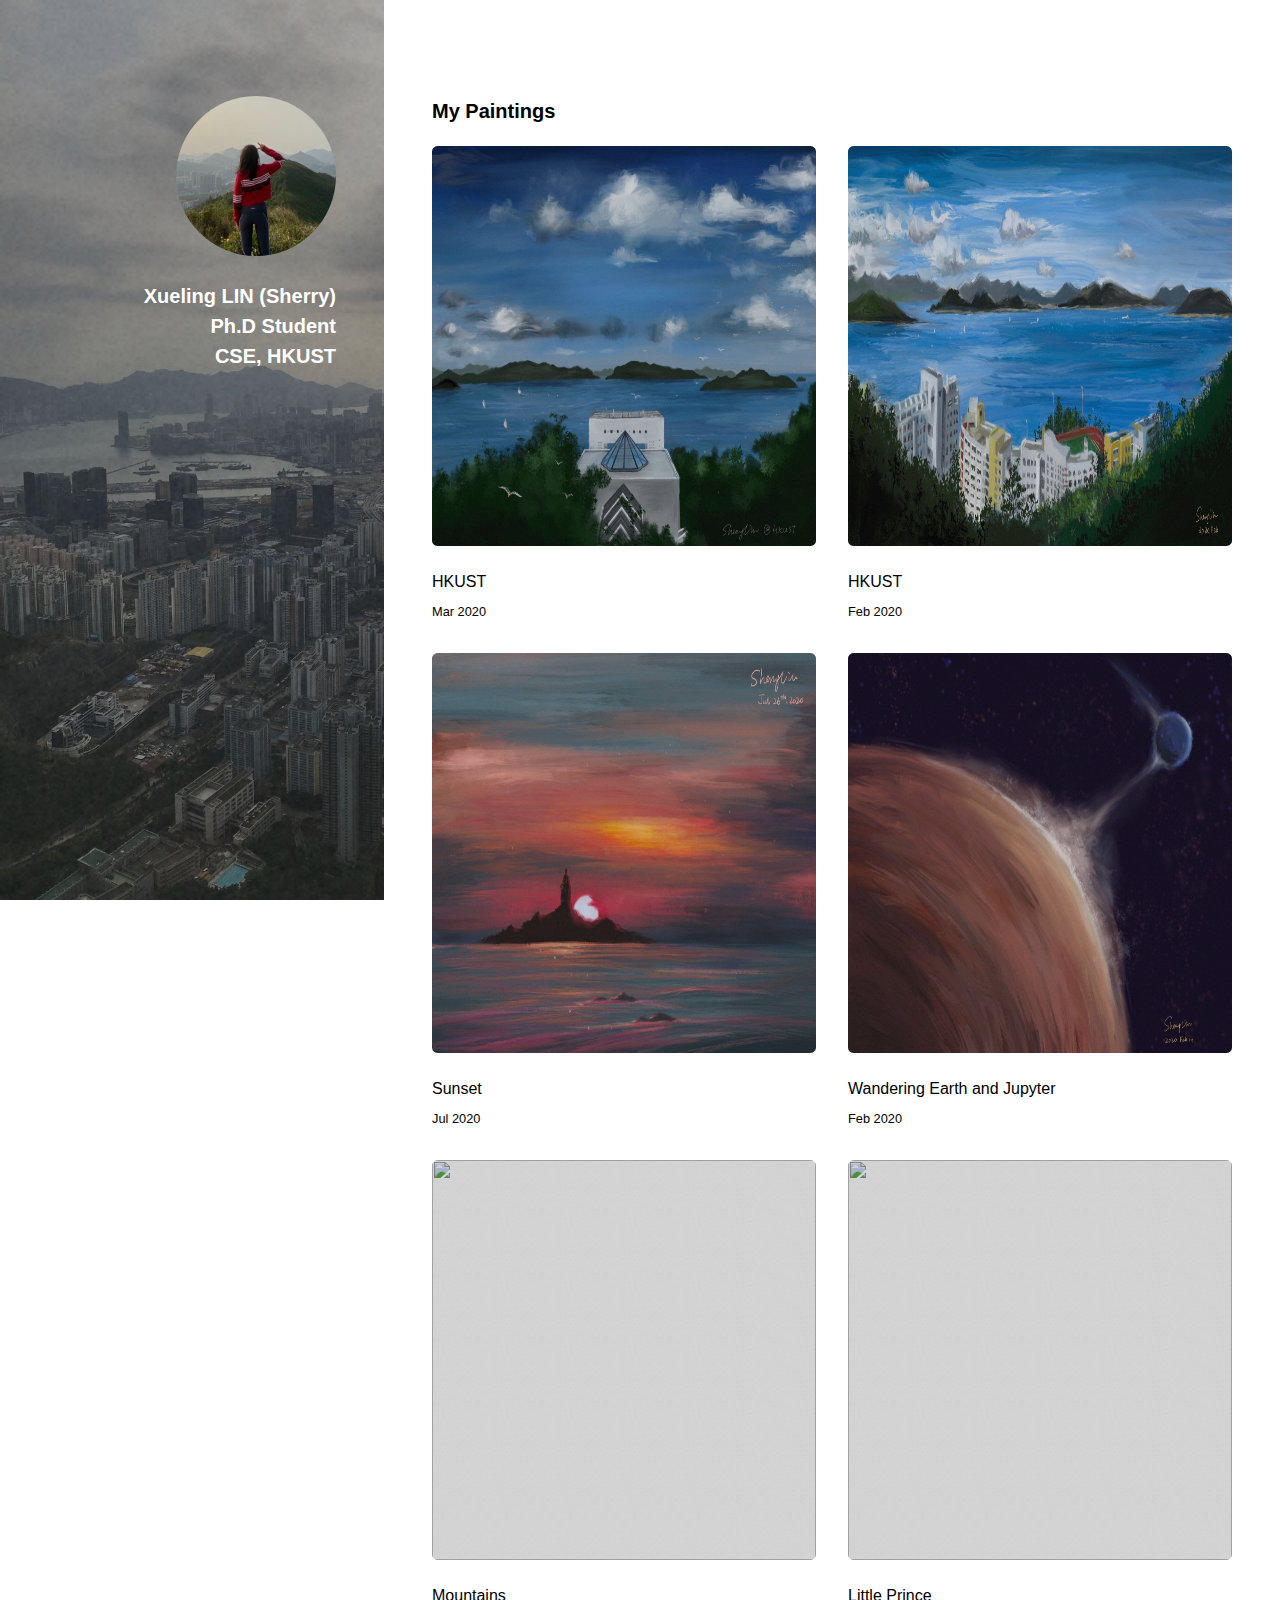
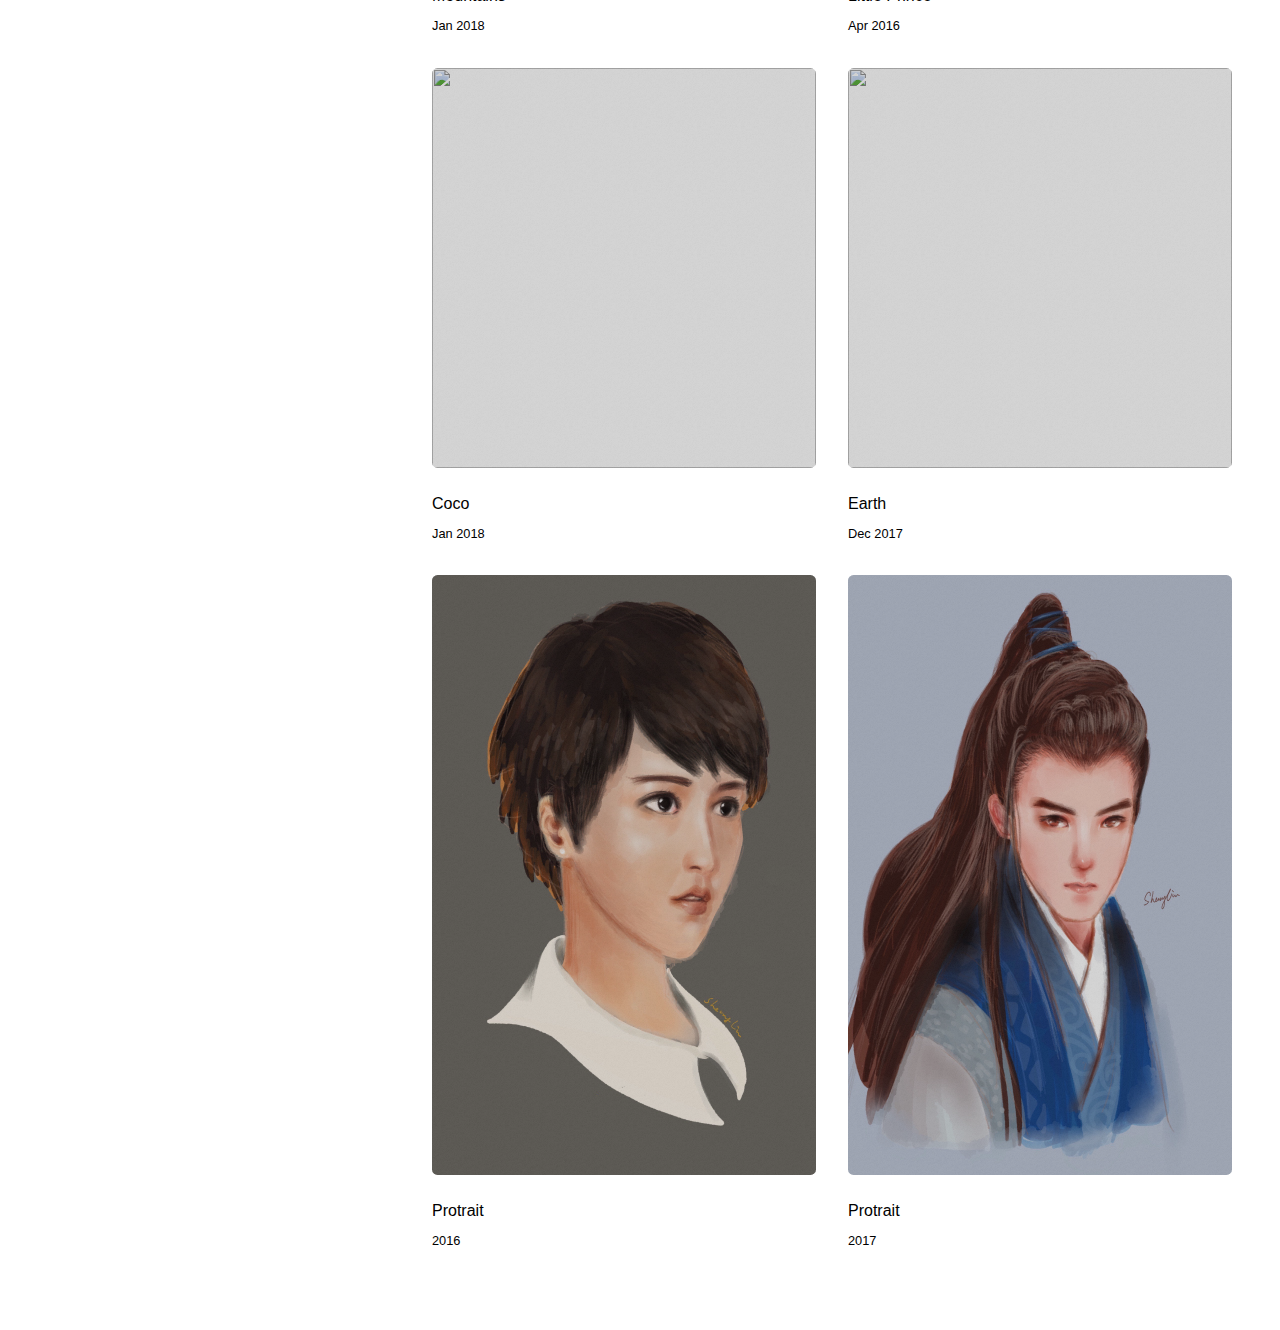
==== paintings.html @ ff62b0cd "rest" ====
<!DOCTYPE HTML>
<html>
	<head>
		<title>Xueling Lin | The Hong Kong University of Science and Technology | CSE | HKUST</title>
		<meta http-equiv="content-type" content="text/html; charset=utf-8" />
		<meta name="description" content="" />
		<meta name="keywords" content="" />
		<!--[if lte IE 8]><script src="css/ie/html5shiv.js"></script><![endif]-->
		<script src="js/jquery.min.js"></script>
		<script src="js/jquery.poptrox.min.js"></script>
		<script src="js/skel.min.js"></script>
		<script src="js/init.js"></script>
		<noscript>
			<link rel="stylesheet" href="css/skel.css" />
			<link rel="stylesheet" href="css/style.css" />
			<link rel="stylesheet" href="css/style-xlarge.css" />
		</noscript>
		<!--[if lte IE 8]><link rel="stylesheet" href="css/ie/v8.css" /><![endif]-->
	</head>
	<body id="top">

		<!-- Header -->
			<header id="header">
				<a href="#" class="image avatar"><img src="images/sherry4.jpg" alt="" /></a>
				<h1><strong>Xueling LIN (Sherry)</strong></h1>
				<h1><strong>Ph.D Student</strong></h1>
				<h1><strong>CSE, HKUST</strong></h1>
			</header>

		<!-- Main -->
			<div id="main">


                    
					<!-- Personal Life -->
					<section id="painting">
						<header class="major">
							<h3><strong>My Paintings</strong></h3>
						</header>


						<div class="row">
							
							<article class="6u 12u$(3) work-item">
								<a href="images/painting/hkust2.jpeg" class="image fit thumb"><img src="images/painting/hkust2.jpeg"  height="400" alt="" /></a>
								<h3>HKUST</h3>
								<p>Mar 2020</p>
							</article>

							<article class="6u 12u$(3) work-item">
								<a href="images/painting/hkust.jpeg" class="image fit thumb"><img src="images/painting/hkust.jpeg"  height="400" alt="" /></a>
								<h3>HKUST</h3>
								<p>Feb 2020</p>
							</article>

							<article class="6u 12u$(3) work-item">
								<a href="images/painting/sunset.jpeg" class="image fit thumb"><img src="images/painting/sunset.jpeg"  height="400" alt="" /></a>
								<h3>Sunset</h3>
								<p>Jul 2020</p>
							</article>

							<article class="6u 12u$(3) work-item">
								<a href="images/painting/jupyter.jpeg" class="image fit thumb"><img src="images/painting/jupyter.jpeg"  height="400" alt="" /></a>
								<h3>Wandering Earth and Jupyter</h3>
								<p>Feb 2020</p>
							</article>


							<article class="6u 12u$(3) work-item">
								<a href="images/painting/4.jpg" class="image fit thumb"><img src="images/painting/4.jpg" height="400" alt="" /></a>
								<h3>Mountains</h3>
								<p>Jan 2018</p>
							</article>
							<article class="6u 12u$(3) work-item">
								<a href="images/painting/1.jpg" class="image fit thumb"><img src="images/painting/1.jpg" height="400" alt="" /></a>
								<h3>Little Prince</h3>
								<p>Apr 2016</p>
							</article>
							<article class="6u 12u$(3) work-item">
								<a href="images/painting/5.jpg" class="image fit thumb"><img src="images/painting/5.jpg" height="400" alt="" /></a>
								<h3>Coco</h3>
								<p>Jan 2018</p>
							</article>
							<article class="6u 12u$(3) work-item">
								<a href="images/painting/6.jpg" class="image fit thumb"><img src="images/painting/6.jpg" height="400" alt="" /></a>
								<h3>Earth</h3>
								<p>Dec 2017</p>
							</article>

							<article class="6u 12u$(3) work-item">
								<a href="images/painting/2.jpg" class="image fit thumb"><img src="images/painting/2.jpg" height="600" alt="" /></a>
								<h3>Protrait</h3>
								<p>2016</p>
							</article>
							<article class="6u 12u$(3) work-item">
								<a href="images/painting/3.jpg" class="image fit thumb"><img src="images/painting/3.jpg" height="600" alt="" /></a>
								<h3>Protrait</h3>
								<p>2017</p>
							</article>
						</div>
					</section>


				

			</div>
			
		

	</body>
</html>
---- css/skel.css ----
/* Resets (http://meyerweb.com/eric/tools/css/reset/ | v2.0 | 20110126 | License: none (public domain)) */

	html,body,div,span,applet,object,iframe,h1,h2,h3,h4,h5,h6,p,blockquote,pre,a,abbr,acronym,address,big,cite,code,del,dfn,em,img,ins,kbd,q,s,samp,small,strike,strong,sub,sup,tt,var,b,u,i,center,dl,dt,dd,ol,ul,li,fieldset,form,label,legend,table,caption,tbody,tfoot,thead,tr,th,td,article,aside,canvas,details,embed,figure,figcaption,footer,header,hgroup,menu,nav,output,ruby,section,summary,time,mark,audio,video{margin:0;padding:0;border:0;font-size:100%;font:inherit;vertical-align:baseline;}article,aside,details,figcaption,figure,footer,header,hgroup,menu,nav,section{display:block;}body{line-height:1;}ol,ul{list-style:none;}blockquote,q{quotes:none;}blockquote:before,blockquote:after,q:before,q:after{content:'';content:none;}table{border-collapse:collapse;border-spacing:0;}body{-webkit-text-size-adjust:none}

/* Box Model */

	*, *:before, *:after {
		-moz-box-sizing: border-box;
		-webkit-box-sizing: border-box;
		box-sizing: border-box;
	}

/* Container */

	.container {
		margin-left: auto;
		margin-right: auto;
		
		/* width: (containers) */
		width: 100%;
	}

	/* Modifiers */

		/* 125% */
			.container.\31 25\25 {
				width: 100%;
				
				/* max-width: (containers * 1.25) */
				max-width: 125%;

				/* min-width: (containers) */
				min-width: 100%;
			}

		/* 75% */
			.container.\37 5\25 {
				
				/* width: (containers * 0.75) */
				width: 75%;

			}

		/* 50% */
			.container.\35 0\25 {
				
				/* width: (containers * 0.50) */
				width: 50%;

			}

		/* 25% */
			.container.\32 5\25 {
				
				/* width: (containers * 0.25) */
				width: 25%;

			}

/* Grid */

	.row {
		border-bottom: solid 1px transparent;
	}

	.row > * {
		float: left;
	}
	
	.row:after, .row:before {
		content: '';
		display: block;
		clear: both;
		height: 0;
	}
	
	.row.uniform > * > :first-child {
		margin-top: 0;
	}
	
	.row.uniform > * > :last-child {
		margin-bottom: 0;
	}

	/* Gutters */

		/* Normal */
		
			.row > * {
				/* padding: (gutters.horizontal) 0 0 (gutters.vertical) */
				padding: 0 0 0 2.5em;
			}

			.row {
				/* margin: -(gutters.horizontal) 0 -1px -(gutters.vertical) */
				margin: 0 0 -1px -2.5em;
			}
			
			.row.uniform > * {
				/* padding: (gutters.vertical) 0 0 (gutters.vertical) */
				padding: 2.5em 0 0 2.5em;
			}

			.row.uniform {
				/* margin: -(gutters.vertical) 0 -1px -(gutters.vertical) */
				margin: -2.5em 0 -1px -2.5em;
			}
			
		/* 200% */
		
			.row.\32 00\25 > * {
				/* padding: (gutters.horizontal) 0 0 (gutters.vertical) */
				padding: 0 0 0 5em;
			}

			.row.\32 00\25 {
				/* margin: -(gutters.horizontal) 0 -1px -(gutters.vertical) */
				margin: 0 0 -1px -5em;
			}

			.row.uniform.\32 00\25 > * {
				/* padding: (gutters.vertical) 0 0 (gutters.vertical) */
				padding: 5em 0 0 5em;
			}

			.row.uniform.\32 00\25 {
				/* margin: -(gutters.vertical) 0 -1px -(gutters.vertical) */
				margin: -5em 0 -1px -5em;
			}

		/* 150% */
		
			.row.\31 50\25 > * {
				/* padding: (gutters.horizontal) 0 0 (gutters.vertical) */
				padding: 0 0 0 3.75em;
			}

			.row.\31 50\25 {
				/* margin: -(gutters.horizontal) 0 -1px -(gutters.vertical) */
				margin: 0 0 -1px -3.75em;
			}

			.row.uniform.\31 50\25 > * {
				/* padding: (gutters.vertical) 0 0 (gutters.vertical) */
				padding: 3.75em 0 0 3.75em;
			}

			.row.uniform.\31 50\25 {
				/* margin: -(gutters.vertical) 0 -1px -(gutters.vertical) */
				margin: -3.75em 0 -1px -3.75em;
			}

		/* 50% */
		
			.row.\35 0\25 > * {
				/* padding: (gutters.horizontal) 0 0 (gutters.vertical) */
				padding: 0 0 0 1.25em;
			}

			.row.\35 0\25 {
				/* margin: -(gutters.horizontal) 0 -1px -(gutters.vertical) */
				margin: 0 0 -1px -1.25em;
			}

			.row.uniform.\35 0\25 > * {
				/* padding: (gutters.vertical) 0 0 (gutters.vertical) */
				padding: 1.25em 0 0 1.25em;
			}

			.row.uniform.\35 0\25 {
				/* margin: -(gutters.vertical) 0 -1px -(gutters.vertical) */
				margin: -1.25em 0 -1px -1.25em;
			}

		/* 25% */
		
			.row.\32 5\25 > * {
				/* padding: (gutters.horizontal) 0 0 (gutters.vertical) */
				padding: 0 0 0 0.625em;
			}

			.row.\32 5\25 {
				/* margin: -(gutters.horizontal) 0 -1px -(gutters.vertical) */
				margin: 0 0 -1px -0.625em;
			}

			.row.uniform.\32 5\25 > * {
				/* padding: (gutters.vertical) 0 0 (gutters.vertical) */
				padding: 0.625em 0 0 0.625em;
			}

			.row.uniform.\32 5\25 {
				/* margin: -(gutters.vertical) 0 -1px -(gutters.vertical) */
				margin: -0.625em 0 -1px -0.625em;
			}

		/* 0% */
		
			.row.\30 \25 > * {
				padding: 0;
			}

			.row.\30 \25 {
				margin: 0 0 -1px 0;
			}

	/* Cells */

		.\31 2u, .\31 2u\24, .\31 2u\28 1\29, .\31 2u\24\28 1\29 { width: 100%; clear: none; }
		.\31 1u, .\31 1u\24, .\31 1u\28 1\29, .\31 1u\24\28 1\29 { width: 91.6666666667%; clear: none; }
		.\31 0u, .\31 0u\24, .\31 0u\28 1\29, .\31 0u\24\28 1\29 { width: 83.3333333333%; clear: none; }
		.\39 u, .\39 u\24, .\39 u\28 1\29, .\39 u\24\28 1\29 { width: 75%; clear: none; }
		.\38 u, .\38 u\24, .\38 u\28 1\29, .\38 u\24\28 1\29 { width: 66.6666666667%; clear: none; }
		.\37 u, .\37 u\24, .\37 u\28 1\29, .\37 u\24\28 1\29 { width: 58.3333333333%; clear: none; }
		.\36 u, .\36 u\24, .\36 u\28 1\29, .\36 u\24\28 1\29 { width: 50%; clear: none; }
		.\35 u, .\35 u\24, .\35 u\28 1\29, .\35 u\24\28 1\29 { width: 41.6666666667%; clear: none; }
		.\34 u, .\34 u\24, .\34 u\28 1\29, .\34 u\24\28 1\29 { width: 33.3333333333%; clear: none; }
		.\33 u, .\33 u\24, .\33 u\28 1\29, .\33 u\24\28 1\29 { width: 25%; clear: none; }
		.\32 u, .\32 u\24, .\32 u\28 1\29, .\32 u\24\28 1\29 { width: 16.6666666667%; clear: none; }
		.\31 u, .\31 u\24, .\31 u\28 1\29, .\31 u\24\28 1\29 { width: 8.3333333333%; clear: none; }

		.\31 2u\24 + *, .\31 2u\24\28 1\29 + *,
		.\31 1u\24 + *, .\31 1u\24\28 1\29 + *,
		.\31 0u\24 + *, .\31 0u\24\28 1\29 + *,
		.\39 u\24 + *, .\39 u\24\28 1\29 + *,
		.\38 u\24 + *, .\38 u\24\28 1\29 + *,
		.\37 u\24 + *, .\37 u\24\28 1\29 + *,
		.\36 u\24 + *, .\36 u\24\28 1\29 + *,
		.\35 u\24 + *, .\35 u\24\28 1\29 + *,
		.\34 u\24 + *, .\34 u\24\28 1\29 + *,
		.\33 u\24 + *, .\33 u\24\28 1\29 + *,
		.\32 u\24 + *, .\32 u\24\28 1\29 + *,
		.\31 u\24  + *,  .\31 u\24\28 1\29 + * {
			clear: left;
		}
			
		.\-11u { margin-left: 91.6666666667% }
		.\-10u { margin-left: 83.3333333333% }
		.\-9u { margin-left: 75% }
		.\-8u { margin-left: 66.6666666667% }
		.\-7u { margin-left: 58.3333333333% }
		.\-6u { margin-left: 50% }
		.\-5u { margin-left: 41.6666666667% }
		.\-4u { margin-left: 33.3333333333% }
		.\-3u { margin-left: 25% }
		.\-2u { margin-left: 16.6666666667% }
		.\-1u { margin-left: 8.3333333333% }
---- css/style.css ----
@import url(font-awesome.min.css);
/*@import url("http://fonts.useso.com/css?family=Source+Sans+Pro:400,400italic");*/

/* Basic */

	body {
		background: #fff;
	}

		body.is-loading *, body.is-loading *:before, body.is-loading *:after {
			-moz-animation: none !important;
			-webkit-animation: none !important;
			-o-animation: none !important;
			-ms-animation: none !important;
			animation: none !important;
			-moz-transition: none !important;
			-webkit-transition: none !important;
			-o-transition: none !important;
			-ms-transition: none !important;
			transition: none !important;
		}

	body, input, select, textarea {
		color: #000;
		font-family: "Source Sans Pro", Helvetica, sans-serif;
		font-size: 16pt;
		font-weight: 400;
		line-height: 1.75em;
	}

	a {
		-moz-transition: color 0.2s ease-in-out, border-color 0.2s ease-in-out;
		-webkit-transition: color 0.2s ease-in-out, border-color 0.2s ease-in-out;
		-o-transition: color 0.2s ease-in-out, border-color 0.2s ease-in-out;
		-ms-transition: color 0.2s ease-in-out, border-color 0.2s ease-in-out;
		transition: color 0.2s ease-in-out, border-color 0.2s ease-in-out;
		border-bottom: dotted 1px;
		color: #0266ad;
		text-decoration: none;
	}

		a:hover {
			border-bottom-color: transparent;
			color: #0266ad !important;
			text-decoration: none;
		}

	strong, b {
		color: #000000;
		font-weight: 700;
	}

	em, i {
		font-style: italic;
	}

	p {
		margin: 0 0 2em 0;
		font-size: 1.1em;
	}
	li {
		font-size: 1.1em;
	}

	h1, h2, h3, h4, h5, h6 {
		color: #000000;
		line-height: 1em;
		margin: 0 0 1em 0;
	}

		h1 a, h2 a, h3 a, h4 a, h5 a, h6 a {
			color: inherit;
			text-decoration: none;
		}

	h1 {
		font-size: 1.2em;
		line-height: 1.2em;
	}

	h2 {
		font-size: 1.5em;
		line-height: 1.5em;
		
	}

	h3 {
		font-size: 1.25em;
		line-height: 1.5em;
	}

	h4 {
		font-size: 1.1em;
		line-height: 1.5em;
	}

	h5 {
		font-size: 0.9em;
		line-height: 1.5em;
	}

	h6 {
		font-size: 0.7em;
		line-height: 1.5em;
	}

	sub {
		font-size: 0.8em;
		position: relative;
		top: 0.5em;
	}

	sup {
		font-size: 0.8em;
		position: relative;
		top: -0.5em;
	}

	hr {
		border: 0;
		border-bottom: solid 2px #efefef;
		margin: 2em 0;
	}

		hr.major {
			margin: 3em 0;
		}

	blockquote {
		border-left: solid 6px #efefef;
		font-style: italic;
		margin: 0 0 2em 0;
		padding: 0.5em 0 0.5em 1.5em;
	}

	code {
		background: #f7f7f7;
		border-radius: 0.35em;
		border: solid 2px #efefef;
		font-family: "Courier New", monospace;
		font-size: 0.9em;
		margin: 0 0.25em;
		padding: 0.25em 0.65em;
	}

	pre {
		-webkit-overflow-scrolling: touch;
		font-family: "Courier New", monospace;
		font-size: 0.9em;
		margin: 0 0 2em 0;
	}

		pre code {
			display: block;
			line-height: 1.75em;
			padding: 1em 1.5em;
			overflow-x: auto;
		}

	.align-left {
		text-align: left;
	}

	.align-center {
		text-align: center;
	}

	.align-right {
		text-align: right;
	}
	
	.copyrights{text-indent:-9999px;height:0;line-height:0;font-size:0;overflow:hidden;}

/* Section/Article */

	section.special, article.special {
		text-align: center;
	}
	header.major h3 {
		font-weight: 1000;
	}
	header p {
		color: #000000;
		position: relative;
		margin: 0 0 0.5em 0;
	}

	header h2 + p {
		font-size: 1.25em;
		margin-top: -1em;
		line-height: 1.5em;
	}

	header h3 + p {
		font-size: 1.1em;
		margin-top: -0.8em;
		line-height: 1.5em;
		
	}

	header h4 + p,
	header h5 + p,
	header h6 + p {
		font-size: 0.9em;
		margin-top: -0.6em;
		line-height: 1.5em;
	}

	header.major h2 {
		font-size: 2em;
	}
	

/* Form */

	form {
		margin: 0 0 2em 0;
	}

	label {
		color: #787878;
		display: block;
		font-size: 0.9em;
		font-weight: 400;
		margin: 0 0 1em 0;
	}

	input[type="text"],
	input[type="password"],
	input[type="email"],
	select,
	textarea {
		-moz-appearance: none;
		-webkit-appearance: none;
		-o-appearance: none;
		-ms-appearance: none;
		appearance: none;
		background: #f7f7f7;
		border-radius: 0.35em;
		border: solid 2px transparent;
		color: inherit;
		display: block;
		outline: 0;
		padding: 0 0.75em;
		text-decoration: none;
		width: 100%;
	}

		input[type="text"]:invalid,
		input[type="password"]:invalid,
		input[type="email"]:invalid,
		select:invalid,
		textarea:invalid {
			box-shadow: none;
		}

		input[type="text"]:focus,
		input[type="password"]:focus,
		input[type="email"]:focus,
		select:focus,
		textarea:focus {
			border-color: #49bf9d;
		}

	.select-wrapper {
		text-decoration: none;
		display: block;
		position: relative;
	}

		.select-wrapper:before {
			-moz-osx-font-smoothing: grayscale;
			-webkit-font-smoothing: antialiased;
			font-family: FontAwesome;
			font-style: normal;
			font-weight: normal;
			text-transform: none !important;
		}

		.select-wrapper:before {
			color: #dfdfdf;
			content: '\f078';
			display: block;
			height: 2.75em;
			line-height: 2.75em;
			pointer-events: none;
			position: absolute;
			right: 0;
			text-align: center;
			top: 0;
			width: 2.75em;
		}

		.select-wrapper select::-ms-expand {
			display: none;
		}

	input[type="text"],
	input[type="password"],
	input[type="email"],
	select {
		height: 2.75em;
	}

	textarea {
		padding: 0.75em;
	}

	input[type="checkbox"],
	input[type="radio"] {
		-moz-appearance: none;
		-webkit-appearance: none;
		-o-appearance: none;
		-ms-appearance: none;
		appearance: none;
		display: block;
		float: left;
		margin-right: -2em;
		opacity: 0;
		width: 1em;
		z-index: -1;
	}

		input[type="checkbox"] + label,
		input[type="radio"] + label {
			text-decoration: none;
			color: #a2a2a2;
			cursor: pointer;
			display: inline-block;
			font-size: 1em;
			font-weight: 400;
			padding-left: 2.4em;
			padding-right: 0.75em;
			position: relative;
		}

			input[type="checkbox"] + label:before,
			input[type="radio"] + label:before {
				-moz-osx-font-smoothing: grayscale;
				-webkit-font-smoothing: antialiased;
				font-family: FontAwesome;
				font-style: normal;
				font-weight: normal;
				text-transform: none !important;
			}

			input[type="checkbox"] + label:before,
			input[type="radio"] + label:before {
				background: #f7f7f7;
				border-radius: 0.35em;
				border: solid 2px transparent;
				content: '';
				display: inline-block;
				height: 1.65em;
				left: 0;
				line-height: 1.58125em;
				position: absolute;
				text-align: center;
				top: 0;
				width: 1.65em;
			}

		input[type="checkbox"]:checked + label:before,
		input[type="radio"]:checked + label:before {
			background: #787878;
			border-color: #787878;
			color: #fff;
			content: '\f00c';
		}

		input[type="checkbox"]:focus + label:before,
		input[type="radio"]:focus + label:before {
			border-color: #49bf9d;
		}

	input[type="checkbox"] + label:before {
		border-radius: 0.35em;
	}

	input[type="radio"] + label:before {
		border-radius: 100%;
	}

	::-webkit-input-placeholder {
		color: #b2b2b2 !important;
		opacity: 1.0;
	}

	:-moz-placeholder {
		color: #b2b2b2 !important;
		opacity: 1.0;
	}

	::-moz-placeholder {
		color: #b2b2b2 !important;
		opacity: 1.0;
	}

	:-ms-input-placeholder {
		color: #b2b2b2 !important;
		opacity: 1.0;
	}

	.formerize-placeholder {
		color: #b2b2b2 !important;
		opacity: 1.0;
	}

/* Box */

	.box {
		border-radius: 0.35em;
		border: solid 2px #efefef;
		margin-bottom: 2em;
		padding: 1.5em;
	}

		.box > :last-child,
		.box > :last-child > :last-child,
		.box > :last-child > :last-child > :last-child {
			margin-bottom: 0;
		}

		.box.alt {
			border: 0;
			border-radius: 0;
			padding: 0;
		}

/* Icon */

	.icon {
		text-decoration: none;
		border-bottom: none;
		position: relative;
	}

		.icon:before {
			-moz-osx-font-smoothing: grayscale;
			-webkit-font-smoothing: antialiased;
			font-family: FontAwesome;
			font-style: normal;
			font-weight: normal;
			text-transform: none !important;
		}

		.icon > .label {
			display: none;
		}

/* Image */

	.image {
		border-radius: 0.35em;
		border: 0;
		display: inline-block;
		position: relative;
	}

		.image:before {
			-moz-transition: opacity 0.2s ease-in-out;
			-webkit-transition: opacity 0.2s ease-in-out;
			-o-transition: opacity 0.2s ease-in-out;
			-ms-transition: opacity 0.2s ease-in-out;
			transition: opacity 0.2s ease-in-out;
			background: url("images/overlay.png");
			border-radius: 0.35em;
			content: '';
			display: block;
			height: 100%;
			left: 0;
			opacity: 0.5;
			position: absolute;
			top: 0;
			width: 100%;
		}

		.image.thumb {
			text-align: center;
		}

			.image.thumb:after {
				-moz-transition: opacity 0.2s ease-in-out;
				-webkit-transition: opacity 0.2s ease-in-out;
				-o-transition: opacity 0.2s ease-in-out;
				-ms-transition: opacity 0.2s ease-in-out;
				transition: opacity 0.2s ease-in-out;
				border-radius: 0.35em;
				border: solid 3px rgba(255, 255, 255, 0.5);
				color: #fff;
				content: 'View';
				display: inline-block;
				font-size: 0.8em;
				font-weight: 400;
				left: 50%;
				line-height: 2.25em;
				margin: -1.25em 0 0 -3em;
				opacity: 0;
				padding: 0 1.5em;
				position: absolute;
				text-align: center;
				text-decoration: none;
				top: 50%;
				white-space: nowrap;
			}

			.image.thumb:hover:after {
				opacity: 1.0;
			}

			.image.thumb:hover:before {
				background: url("images/overlay.png"), url("images/overlay.png");
				opacity: 1.0;
			}

		.image img {
			border-radius: 0.35em;
			display: block;
		}

		.image.left {
			float: left;
			margin: 0 1.5em 1em 0;
			top: 0.25em;
		}

		.image.right {
			float: right;
			margin: 0 0 1em 1.5em;
			top: 0.25em;
		}

		.image.left, .image.right {
			max-width: 40%;
		}

			.image.left img, .image.right img {
				width: 100%;
			}

		.image.fit {
			display: block;
			margin: 0 0 2em 0;
			width: 100%;
		}

			.image.fit img {
				width: 100%;
			}

		.image.avatar {
			border-radius: 100%;
		}

			.image.avatar:before {
				display: none;
			}

			.image.avatar img {
				border-radius: 100%;
				width: 100%;
			}

/* List */

	ol {
		list-style: decimal;
		margin: 0 0 2em 0;
		padding-left: 1.25em;
	}

		ol li {
			padding-left: 0.25em;
		}

	ul {
		list-style: disc;
		margin: 0 0 2em 0;
		padding-left: 1em;
	}

		ul li {
			padding-left: 0.5em;
		}

		ul.alt {
			list-style: none;
			padding-left: 0;
		}

			ul.alt li {
				border-top: solid 2px #efefef;
				padding: 0.5em 0;
			}

				ul.alt li:first-child {
					border-top: 0;
					padding-top: 0;
				}

		ul.icons {
			cursor: default;
			list-style: none;
			padding-left: 0;
		}

			ul.icons li {
				display: inline-block;
				padding: 0 1em 0 0;
			}

				ul.icons li:last-child {
					padding-right: 0;
				}

				ul.icons li .icon:before {
					font-size: 1.5em;
				}

		ul.actions {
			cursor: default;
			list-style: none;
			padding-left: 0;
		}

			ul.actions li {
				display: inline-block;
				padding: 0 1em 0 0;
				vertical-align: middle;
			}

				ul.actions li:last-child {
					padding-right: 0;
				}

			ul.actions.small li {
				padding: 0 0.5em 0 0;
			}

			ul.actions.vertical li {
				display: block;
				padding: 1em 0 0 0;
			}

				ul.actions.vertical li:first-child {
					padding-top: 0;
				}

				ul.actions.vertical li > * {
					margin-bottom: 0;
				}

			ul.actions.vertical.small li {
				padding: 0.5em 0 0 0;
			}

				ul.actions.vertical.small li:first-child {
					padding-top: 0;
				}

			ul.actions.fit {
				display: table;
				margin-left: -1em;
				padding: 0;
				table-layout: fixed;
				width: calc(100% + 1em);
			}

				ul.actions.fit li {
					display: table-cell;
					padding: 0 0 0 1em;
				}

					ul.actions.fit li > * {
						margin-bottom: 0;
					}

				ul.actions.fit.small {
					margin-left: -0.5em;
					width: calc(100% + 0.5em);
				}

					ul.actions.fit.small li {
						padding: 0 0 0 0.5em;
					}

		ul.labeled-icons {
			list-style: none;
			padding: 0;
		}

			ul.labeled-icons li {
				line-height: 1.75em;
				margin: 1.5em 0 0 0;
				padding-left: 2.25em;
				position: relative;
			}

				ul.labeled-icons li:first-child {
					margin-top: 0;
				}

				ul.labeled-icons li a {
					color: inherit;
				}

				ul.labeled-icons li h3 {
					color: #b2b2b2;
					left: 0;
					position: absolute;
					text-align: center;
					top: 0;
					width: 1em;
				}

	dl {
		margin: 0 0 2em 0;
	}

/* Table */

	.table-wrapper {
		-webkit-overflow-scrolling: touch;
		overflow-x: auto;
	}

	table {
		margin: 0 0 2em 0;
		width: 100%;
	}

		table tbody tr {
			border: solid 1px #efefef;
			border-left: 0;
			border-right: 0;
		}

			table tbody tr:nth-child(2n + 1) {
				background-color: #f7f7f7;
			}

		table td {
			padding: 0.75em 0.75em;
		}

		table th {
			color: #787878;
			font-size: 0.9em;
			font-weight: 400;
			padding: 0 0.75em 0.75em 0.75em;
			text-align: left;
		}

		table thead {
			border-bottom: solid 2px #efefef;
		}

		table tfoot {
			border-top: solid 2px #efefef;
		}

		table.alt {
			border-collapse: separate;
		}

			table.alt tbody tr td {
				border: solid 2px #efefef;
				border-left-width: 0;
				border-top-width: 0;
			}

				table.alt tbody tr td:first-child {
					border-left-width: 2px;
				}

			table.alt tbody tr:first-child td {
				border-top-width: 2px;
			}

			table.alt thead {
				border-bottom: 0;
			}

			table.alt tfoot {
				border-top: 0;
			}

/* Button */

	input[type="submit"],
	input[type="reset"],
	input[type="button"],
	.button {
		-moz-appearance: none;
		-webkit-appearance: none;
		-o-appearance: none;
		-ms-appearance: none;
		appearance: none;
		-moz-transition: background-color 0.2s ease-in-out, color 0.2s ease-in-out, border-color 0.2s ease-in-out;
		-webkit-transition: background-color 0.2s ease-in-out, color 0.2s ease-in-out, border-color 0.2s ease-in-out;
		-o-transition: background-color 0.2s ease-in-out, color 0.2s ease-in-out, border-color 0.2s ease-in-out;
		-ms-transition: background-color 0.2s ease-in-out, color 0.2s ease-in-out, border-color 0.2s ease-in-out;
		transition: background-color 0.2s ease-in-out, color 0.2s ease-in-out, border-color 0.2s ease-in-out;
		background-color: transparent;
		border-radius: 0.35em;
		border: solid 3px #efefef;
		color: #787878 !important;
		cursor: pointer;
		display: inline-block;
		font-weight: 400;
		height: 3.15em;
		height: calc(2.75em + 6px);
		line-height: 2.75em;
		min-width: 10em;
		padding: 0 1.5em;
		text-align: center;
		text-decoration: none;
		white-space: nowrap;
	}

		input[type="submit"]:hover,
		input[type="reset"]:hover,
		input[type="button"]:hover,
		.button:hover {
			border-color: #49bf9d;
			color: #49bf9d !important;
		}

		input[type="submit"]:active,
		input[type="reset"]:active,
		input[type="button"]:active,
		.button:active {
			background-color: rgba(73, 191, 157, 0.1);
			border-color: #49bf9d;
			color: #49bf9d !important;
		}

		input[type="submit"].icon,
		input[type="reset"].icon,
		input[type="button"].icon,
		.button.icon {
			padding-left: 1.35em;
		}

			input[type="submit"].icon:before,
			input[type="reset"].icon:before,
			input[type="button"].icon:before,
			.button.icon:before {
				margin-right: 0.5em;
			}

		input[type="submit"].fit,
		input[type="reset"].fit,
		input[type="button"].fit,
		.button.fit {
			display: block;
			margin: 0 0 1em 0;
			min-width: 0;
			width: 100%;
		}

		input[type="submit"].small,
		input[type="reset"].small,
		input[type="button"].small,
		.button.small {
			font-size: 0.8em;
		}

		input[type="submit"].big,
		input[type="reset"].big,
		input[type="button"].big,
		.button.big {
			font-size: 1.35em;
		}

		input[type="submit"].special,
		input[type="reset"].special,
		input[type="button"].special,
		.button.special {
			background-color: #49bf9d;
			border-color: #49bf9d;
			color: #ffffff !important;
		}

			input[type="submit"].special:hover,
			input[type="reset"].special:hover,
			input[type="button"].special:hover,
			.button.special:hover {
				background-color: #5cc6a7;
				border-color: #5cc6a7;
			}

			input[type="submit"].special:active,
			input[type="reset"].special:active,
			input[type="button"].special:active,
			.button.special:active {
				background-color: #3eb08f;
				border-color: #3eb08f;
			}

		input[type="submit"].disabled, input[type="submit"]:disabled,
		input[type="reset"].disabled,
		input[type="reset"]:disabled,
		input[type="button"].disabled,
		input[type="button"]:disabled,
		.button.disabled,
		.button:disabled {
			background-color: #e7e7e7 !important;
			border-color: #e7e7e7 !important;
			color: #b2b2b2 !important;
			cursor: default;
		}

/* Work Item */

	.work-item {
		margin: 0 0 2em 0;
	}

		.work-item .image {
			margin: 0 0 1.5em 0;
		}

		.work-item h3 {
			font-size: 1em;
			margin: 0 0 0.5em 0;
		}

		.work-item p {
			font-size: 0.8em;
			line-height: 1.5em;
			margin: 0;
		}

/* Header */

	#header {
		background-color: #1f1815;
		background-attachment: scroll,								scroll;
		background-image: url("images/overlay.png"), url("../images/bg_new.jpg");
		background-position: top right,							top right;
		background-repeat: repeat,								no-repeat;
		background-size: auto 100%,								auto 100%;
		color: rgba(255, 255, 255, 0.5);
		height: 100%;
		left: 0em;
		padding: 8em 4em 0 0;
		position: fixed;
		text-align: right;
		top: 0;
		width: 20%;
	}

		#header strong, #header b {
			color: #ffffff;
		}

		#header h2, #header h3, #header h4, #header h5, #header h6 {
			color: #ffffff;
		}

		#header h1 {
			color: rgba(255, 255, 255, 0.5);
			font-size: 1.25em;
			line-height: 1.5em;
			margin: 0;
		}

		#header .image.avatar {
			margin: 0 0 1em 0;
			width: 10em;
		}

/* Footer */

	#footer {
		bottom: 0;
		left: 0;
		padding: 0 4em 6em 0;
		position: fixed;
		text-align: right;
		width: 35%;
	}

		#footer .icons {
			margin: 1em 0 0 0;
		}

			#footer .icons a {
				color: rgba(255, 255, 255, 0.4);
			}

		#footer .copyright {
			color: rgba(255, 255, 255, 0.4);
			font-size: 0.8em;
			list-style: none;
			margin: 1em 0 0 0;
			padding: 0;
		}

			#footer .copyright li {
				border-left: solid 1px rgba(255, 255, 255, 0.25);
				display: inline-block;
				line-height: 1em;
				margin-left: 0.75em;
				padding-left: 0.75em;
			}

				#footer .copyright li:first-child {
					border-left: 0;
					margin-left: 0;
					padding-left: 0;
				}

				#footer .copyright li a {
					color: inherit;
				}

/* Main */

	#main {
		margin-left: 20%;
		max-width: 80em;
		padding: 8em 4em 4em 4em;
		width: calc(100% - 20%);
	}

		#main > section {
			border-top: solid 2px #efefef;
			margin: 1em 0 0 0;
			padding: 1em 0 0 0;
		}

			#main > section:first-child {
				border-top: 0;
				margin-top: 0;
				padding-top: 0;
			}

/* Poptrox */
	@-moz-keyframes spin { 0% { -moz-transform: rotate(0deg); -webkit-transform: rotate(0deg); -o-transform: rotate(0deg); -ms-transform: rotate(0deg); transform: rotate(0deg); } 100% { -moz-transform: rotate(360deg); -webkit-transform: rotate(360deg); -o-transform: rotate(360deg); -ms-transform: rotate(360deg); transform: rotate(360deg); } }
	@-webkit-keyframes spin { 0% { -moz-transform: rotate(0deg); -webkit-transform: rotate(0deg); -o-transform: rotate(0deg); -ms-transform: rotate(0deg); transform: rotate(0deg); } 100% { -moz-transform: rotate(360deg); -webkit-transform: rotate(360deg); -o-transform: rotate(360deg); -ms-transform: rotate(360deg); transform: rotate(360deg); } }
	@-o-keyframes spin { 0% { -moz-transform: rotate(0deg); -webkit-transform: rotate(0deg); -o-transform: rotate(0deg); -ms-transform: rotate(0deg); transform: rotate(0deg); } 100% { -moz-transform: rotate(360deg); -webkit-transform: rotate(360deg); -o-transform: rotate(360deg); -ms-transform: rotate(360deg); transform: rotate(360deg); } }
	@-ms-keyframes spin { 0% { -moz-transform: rotate(0deg); -webkit-transform: rotate(0deg); -o-transform: rotate(0deg); -ms-transform: rotate(0deg); transform: rotate(0deg); } 100% { -moz-transform: rotate(360deg); -webkit-transform: rotate(360deg); -o-transform: rotate(360deg); -ms-transform: rotate(360deg); transform: rotate(360deg); } }
	@keyframes spin { 0% { -moz-transform: rotate(0deg); -webkit-transform: rotate(0deg); -o-transform: rotate(0deg); -ms-transform: rotate(0deg); transform: rotate(0deg); } 100% { -moz-transform: rotate(360deg); -webkit-transform: rotate(360deg); -o-transform: rotate(360deg); -ms-transform: rotate(360deg); transform: rotate(360deg); } }

	.poptrox-popup {
		-moz-box-sizing: content-box;
		-webkit-box-sizing: content-box;
		-o-box-sizing: content-box;
		-ms-box-sizing: content-box;
		box-sizing: content-box;
		-webkit-tap-highlight-color: rgba(255, 255, 255, 0);
		background: #fff;
		border-radius: 0.35em;
		box-shadow: 0 0.1em 0.15em 0 rgba(0, 0, 0, 0.15);
		overflow: hidden;
		padding-bottom: 3em;
	}

		.poptrox-popup .loader {
			text-decoration: none;
			-moz-animation: spin 1s linear infinite;
			-webkit-animation: spin 1s linear infinite;
			-o-animation: spin 1s linear infinite;
			-ms-animation: spin 1s linear infinite;
			animation: spin 1s linear infinite;
			font-size: 1.5em;
			height: 1em;
			left: 50%;
			line-height: 1em;
			margin: -0.5em 0 0 -0.5em;
			position: absolute;
			top: 50%;
			width: 1em;
		}

			.poptrox-popup .loader:before {
				-moz-osx-font-smoothing: grayscale;
				-webkit-font-smoothing: antialiased;
				font-family: FontAwesome;
				font-style: normal;
				font-weight: normal;
				text-transform: none !important;
			}

			.poptrox-popup .loader:before {
				content: '\f1ce';
			}

		.poptrox-popup .caption {
			background: #fff;
			bottom: 0;
			cursor: default;
			font-size: 0.9em;
			height: 3em;
			left: 0;
			line-height: 2.8em;
			position: absolute;
			text-align: center;
			width: 100%;
			z-index: 1;
		}

		.poptrox-popup .nav-next,
		.poptrox-popup .nav-previous {
			text-decoration: none;
			-moz-transition: opacity 0.2s ease-in-out;
			-webkit-transition: opacity 0.2s ease-in-out;
			-o-transition: opacity 0.2s ease-in-out;
			-ms-transition: opacity 0.2s ease-in-out;
			transition: opacity 0.2s ease-in-out;
			-webkit-tap-highlight-color: rgba(255, 255, 255, 0);
			background: rgba(0, 0, 0, 0.01);
			cursor: pointer;
			height: 100%;
			opacity: 0;
			position: absolute;
			top: 0;
			width: 50%;
		}

			.poptrox-popup .nav-next:before,
			.poptrox-popup .nav-previous:before {
				-moz-osx-font-smoothing: grayscale;
				-webkit-font-smoothing: antialiased;
				font-family: FontAwesome;
				font-style: normal;
				font-weight: normal;
				text-transform: none !important;
			}

			.poptrox-popup .nav-next:before,
			.poptrox-popup .nav-previous:before {
				color: #fff;
				font-size: 2.5em;
				height: 1em;
				line-height: 1em;
				margin-top: -0.75em;
				position: absolute;
				text-align: center;
				top: 50%;
				width: 1.5em;
			}

		.poptrox-popup .nav-next {
			right: 0;
		}

			.poptrox-popup .nav-next:before {
				content: '\f105';
				right: 0;
			}

		.poptrox-popup .nav-previous {
			left: 0;
		}

			.poptrox-popup .nav-previous:before {
				content: '\f104';
				left: 0;
			}

		.poptrox-popup .closer {
			text-decoration: none;
			-moz-transition: opacity 0.2s ease-in-out;
			-webkit-transition: opacity 0.2s ease-in-out;
			-o-transition: opacity 0.2s ease-in-out;
			-ms-transition: opacity 0.2s ease-in-out;
			transition: opacity 0.2s ease-in-out;
			-webkit-tap-highlight-color: rgba(255, 255, 255, 0);
			color: #fff;
			height: 4em;
			line-height: 4em;
			opacity: 0;
			position: absolute;
			right: 0;
			text-align: center;
			top: 0;
			width: 4em;
			z-index: 2;
		}

			.poptrox-popup .closer:before {
				-moz-osx-font-smoothing: grayscale;
				-webkit-font-smoothing: antialiased;
				font-family: FontAwesome;
				font-style: normal;
				font-weight: normal;
				text-transform: none !important;
			}

			.poptrox-popup .closer:before {
				-moz-box-sizing: content-box;
				-webkit-box-sizing: content-box;
				-o-box-sizing: content-box;
				-ms-box-sizing: content-box;
				box-sizing: content-box;
				border-radius: 100%;
				border: solid 3px rgba(255, 255, 255, 0.5);
				content: '\f00d';
				display: block;
				font-size: 1em;
				height: 1.75em;
				left: 50%;
				line-height: 1.75em;
				margin: -0.875em 0 0 -0.875em;
				position: absolute;
				top: 50%;
				width: 1.75em;
			}

		.poptrox-popup:hover .nav-next,
		.poptrox-popup:hover .nav-previous {
			opacity: 0.5;
		}

			.poptrox-popup:hover .nav-next:hover,
			.poptrox-popup:hover .nav-previous:hover {
				opacity: 1.0;
			}

		.poptrox-popup:hover .closer {
			opacity: 0.5;
		}

			.poptrox-popup:hover .closer:hover {
				opacity: 1.0;
			}

/* Touch */

	body.is-touch .image.thumb:before {
		opacity: 0.5 !important;
	}

	body.is-touch .image.thumb:after {
		display: none !important;
	}

	body.is-touch #header {
		background-attachment: scroll;
		background-size: auto, cover;
	}

	body.is-touch .poptrox-popup .nav-next,
	body.is-touch .poptrox-popup .nav-previous,
	body.is-touch .poptrox-popup .closer {
		opacity: 1.0 !important;
	}
---- css/style-xlarge.css ----
/*
	Strata by HTML5 UP
	html5up.net | @n33co
	Free for personal and commercial use under the CCA 3.0 license (html5up.net/license)
*/

/* Basic */

	body, input, select, textarea {
		font-size: 12pt;
	}
---- css/ie/v8.css ----
/*
	Strata by HTML5 UP
	html5up.net | @n33co
	Free for personal and commercial use under the CCA 3.0 license (html5up.net/license)
*/

/* Button */

	input[type="submit"],
	input[type="reset"],
	input[type="button"],
	.button {
		position: relative;
		-ms-behavior: url("css/ie/PIE.htc");
	}

/* Form */

	input[type="text"],
	input[type="password"],
	input[type="email"],
	select,
	textarea {
		position: relative;
		-ms-behavior: url("css/ie/PIE.htc");
	}

	input[type="text"],
	input[type="password"],
	input[type="email"],
	select {
		height: 2.75em;
		line-height: 2.75em;
	}

	input[type="checkbox"] + label:before,
	input[type="radio"] + label:before {
		display: none;
	}

/* Image */

	.image {
		position: relative;
		-ms-behavior: url("css/ie/PIE.htc");
	}

		.image:before, .image:after {
			display: none !important;
		}

		.image img {
			position: relative;
			-ms-behavior: url("css/ie/PIE.htc");
		}

/* Header */

	#header {
		background-image: url("../../images/bg.jpg");
		background-repeat: no-repeat;
		background-size: cover;
		-ms-behavior: url("css/ie/backgroundsize.min.htc");
	}

		#header h1 {
			color: #ffffff;
		}

/* Footer */

	#footer .icons a {
		color: #ffffff;
	}
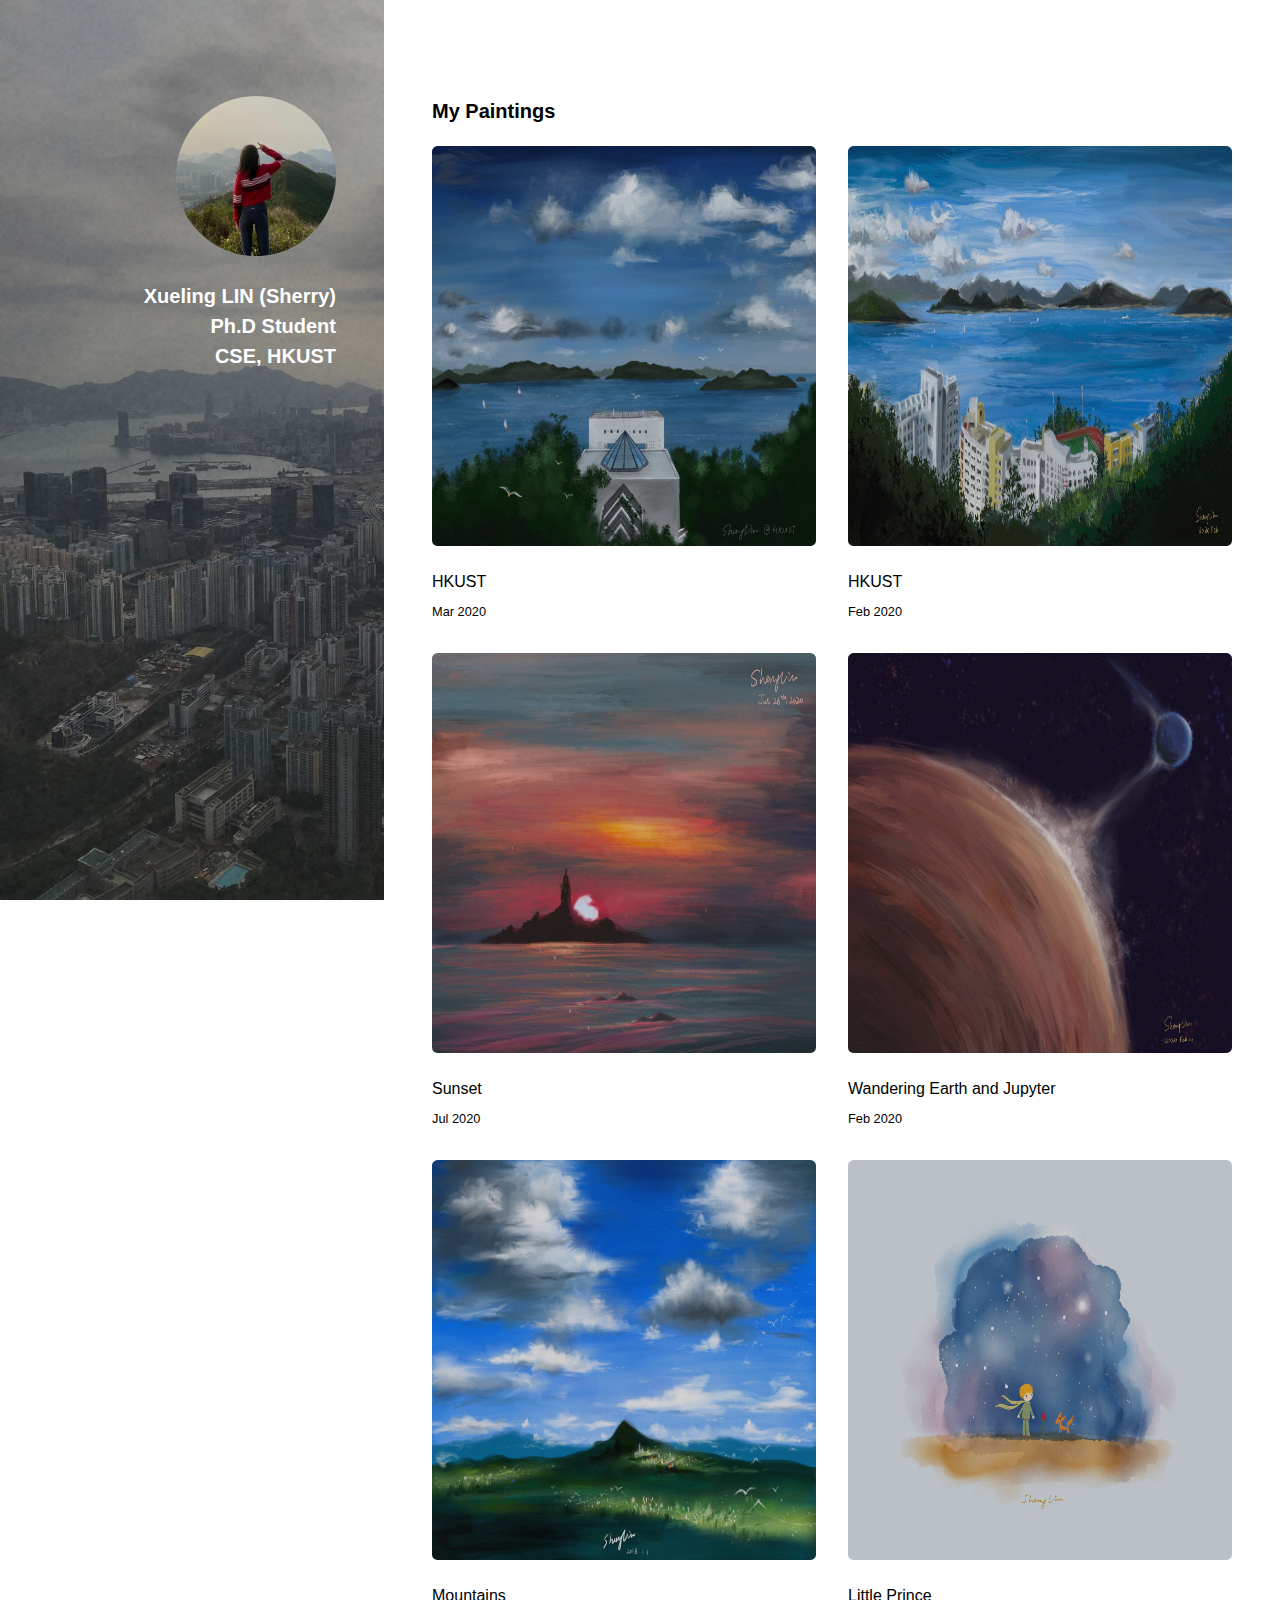
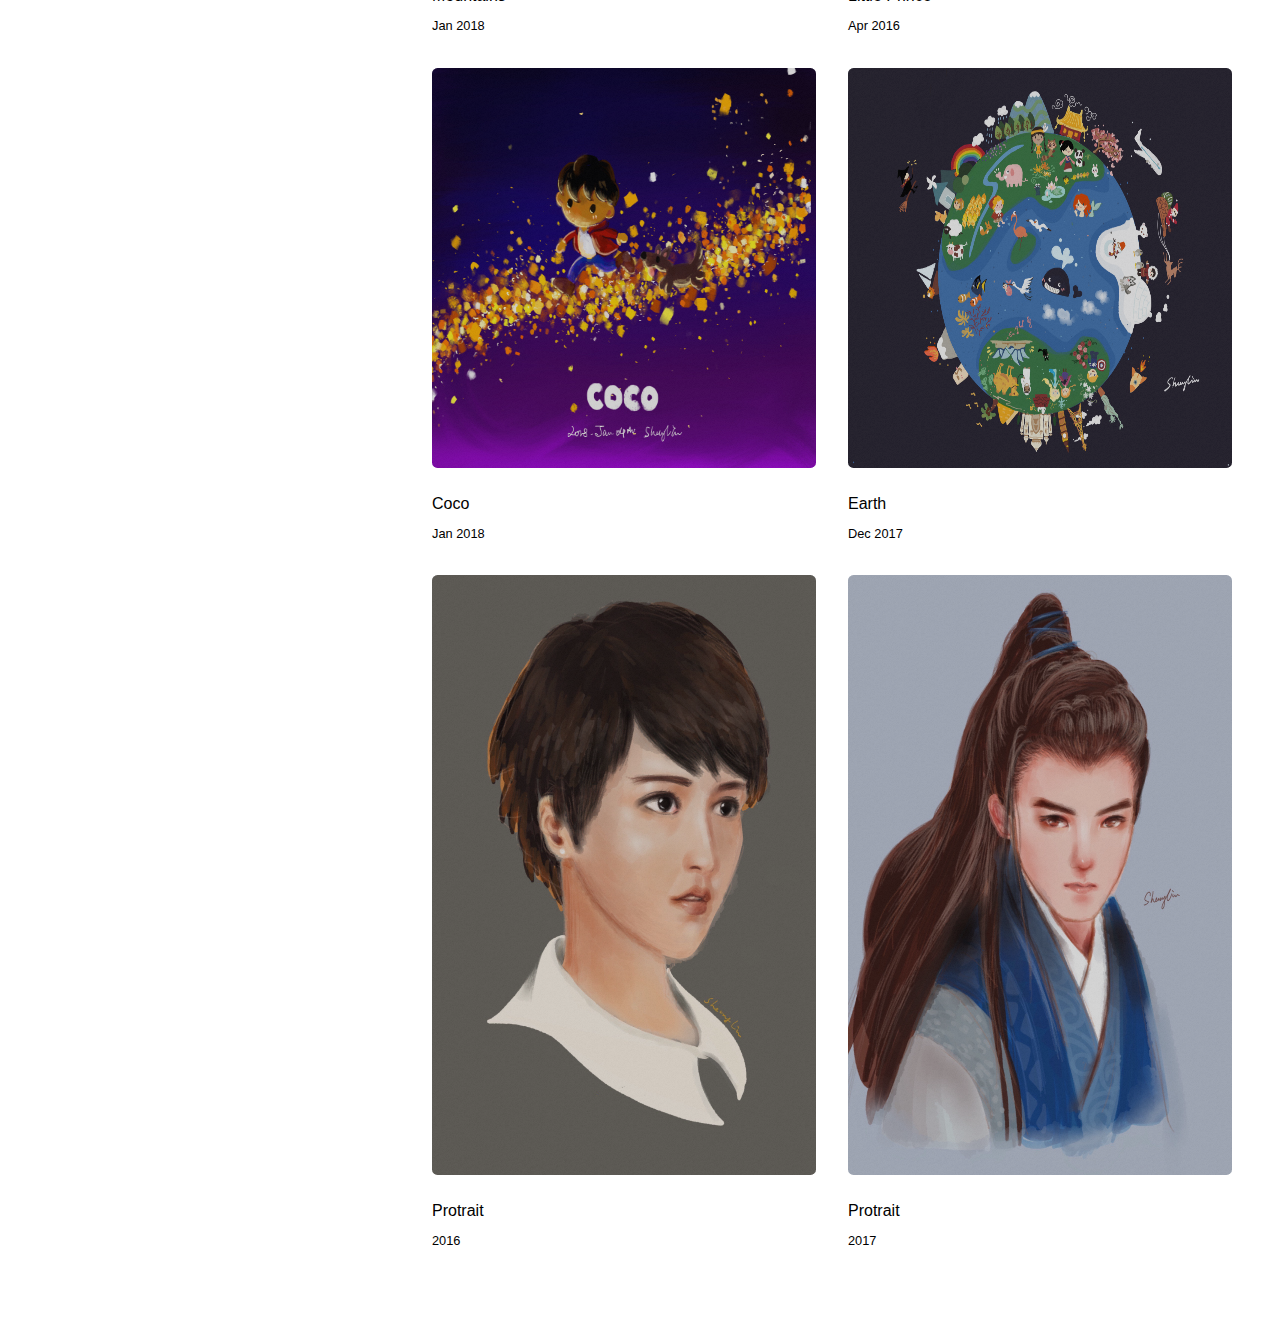
==== commit b0dab06d: "pics" ====
--- a/paintings.html
+++ b/paintings.html
@@ -67,22 +67,22 @@
 
 
 							<article class="6u 12u$(3) work-item">
-								<a href="images/painting/4.jpg" class="image fit thumb"><img src="images/painting/4.jpg" height="400" alt="" /></a>
+								<a href="images/painting/4.JPG" class="image fit thumb"><img src="images/painting/4.JPG" height="400" alt="" /></a>
 								<h3>Mountains</h3>
 								<p>Jan 2018</p>
 							</article>
 							<article class="6u 12u$(3) work-item">
-								<a href="images/painting/1.jpg" class="image fit thumb"><img src="images/painting/1.jpg" height="400" alt="" /></a>
+								<a href="images/painting/1.JPG" class="image fit thumb"><img src="images/painting/1.JPG" height="400" alt="" /></a>
 								<h3>Little Prince</h3>
 								<p>Apr 2016</p>
 							</article>
 							<article class="6u 12u$(3) work-item">
-								<a href="images/painting/5.jpg" class="image fit thumb"><img src="images/painting/5.jpg" height="400" alt="" /></a>
+								<a href="images/painting/5.JPG" class="image fit thumb"><img src="images/painting/5.JPG" height="400" alt="" /></a>
 								<h3>Coco</h3>
 								<p>Jan 2018</p>
 							</article>
 							<article class="6u 12u$(3) work-item">
-								<a href="images/painting/6.jpg" class="image fit thumb"><img src="images/painting/6.jpg" height="400" alt="" /></a>
+								<a href="images/painting/6.JPG" class="image fit thumb"><img src="images/painting/6.JPG" height="400" alt="" /></a>
 								<h3>Earth</h3>
 								<p>Dec 2017</p>
 							</article>
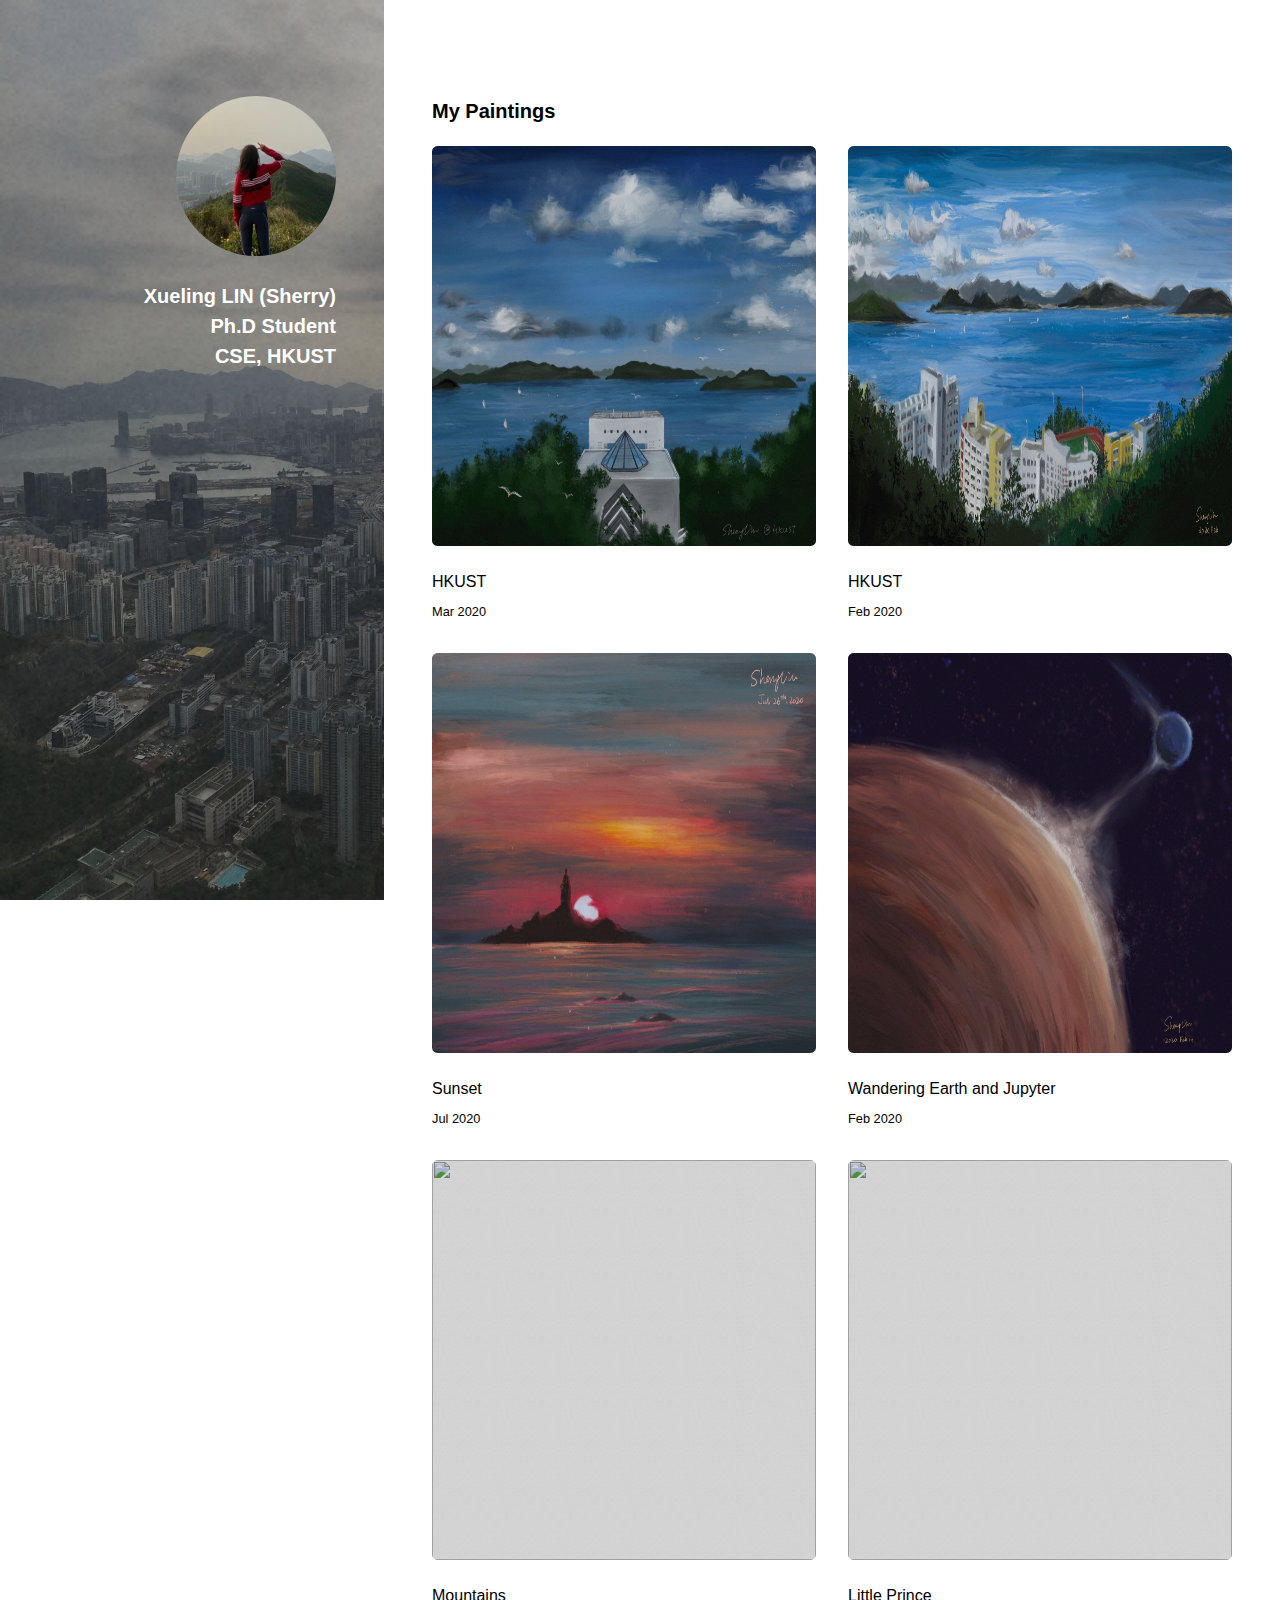
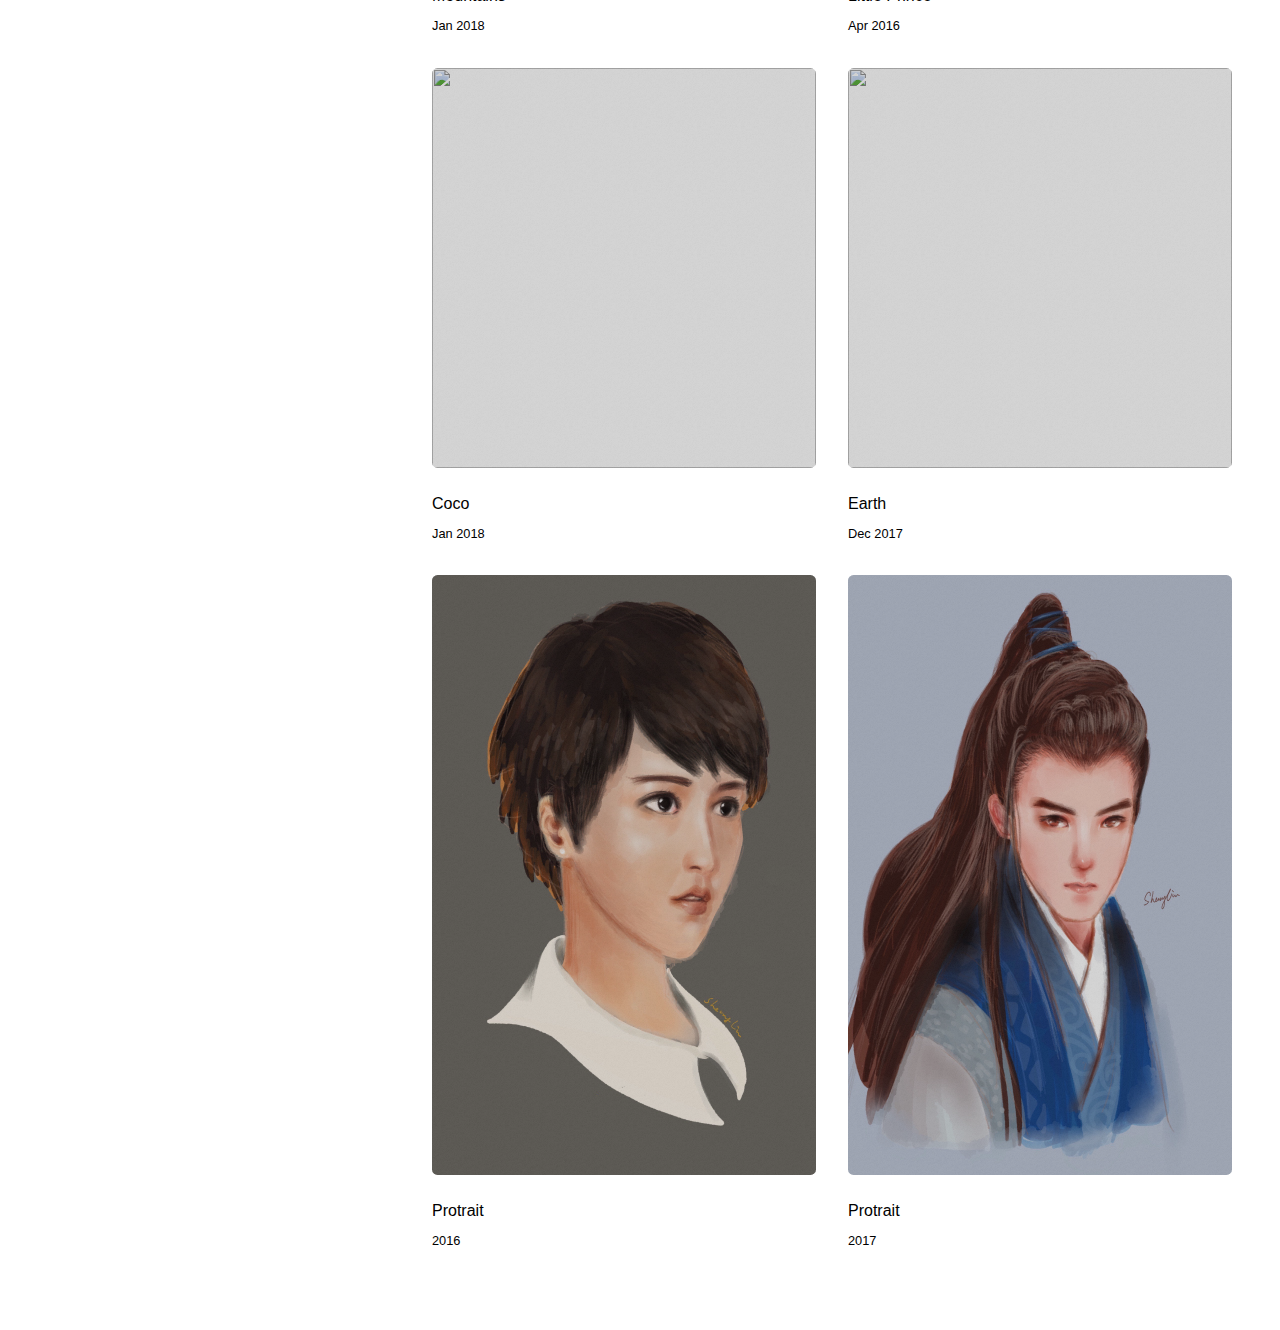
==== commit 185de5a1: "pics" ====
--- a/paintings.html
+++ b/paintings.html
@@ -67,22 +67,22 @@
 
 
 							<article class="6u 12u$(3) work-item">
-								<a href="images/painting/4.JPG" class="image fit thumb"><img src="images/painting/4.JPG" height="400" alt="" /></a>
+								<a href="images/painting/4.jpg" class="image fit thumb"><img src="images/painting/4.jpg" height="400" alt="" /></a>
 								<h3>Mountains</h3>
 								<p>Jan 2018</p>
 							</article>
 							<article class="6u 12u$(3) work-item">
-								<a href="images/painting/1.JPG" class="image fit thumb"><img src="images/painting/1.JPG" height="400" alt="" /></a>
+								<a href="images/painting/1.jpg" class="image fit thumb"><img src="images/painting/1.jpg" height="400" alt="" /></a>
 								<h3>Little Prince</h3>
 								<p>Apr 2016</p>
 							</article>
 							<article class="6u 12u$(3) work-item">
-								<a href="images/painting/5.JPG" class="image fit thumb"><img src="images/painting/5.JPG" height="400" alt="" /></a>
+								<a href="images/painting/5.jpg" class="image fit thumb"><img src="images/painting/5.jpg" height="400" alt="" /></a>
 								<h3>Coco</h3>
 								<p>Jan 2018</p>
 							</article>
 							<article class="6u 12u$(3) work-item">
-								<a href="images/painting/6.JPG" class="image fit thumb"><img src="images/painting/6.JPG" height="400" alt="" /></a>
+								<a href="images/painting/6.jpg" class="image fit thumb"><img src="images/painting/6.jpg" height="400" alt="" /></a>
 								<h3>Earth</h3>
 								<p>Dec 2017</p>
 							</article>
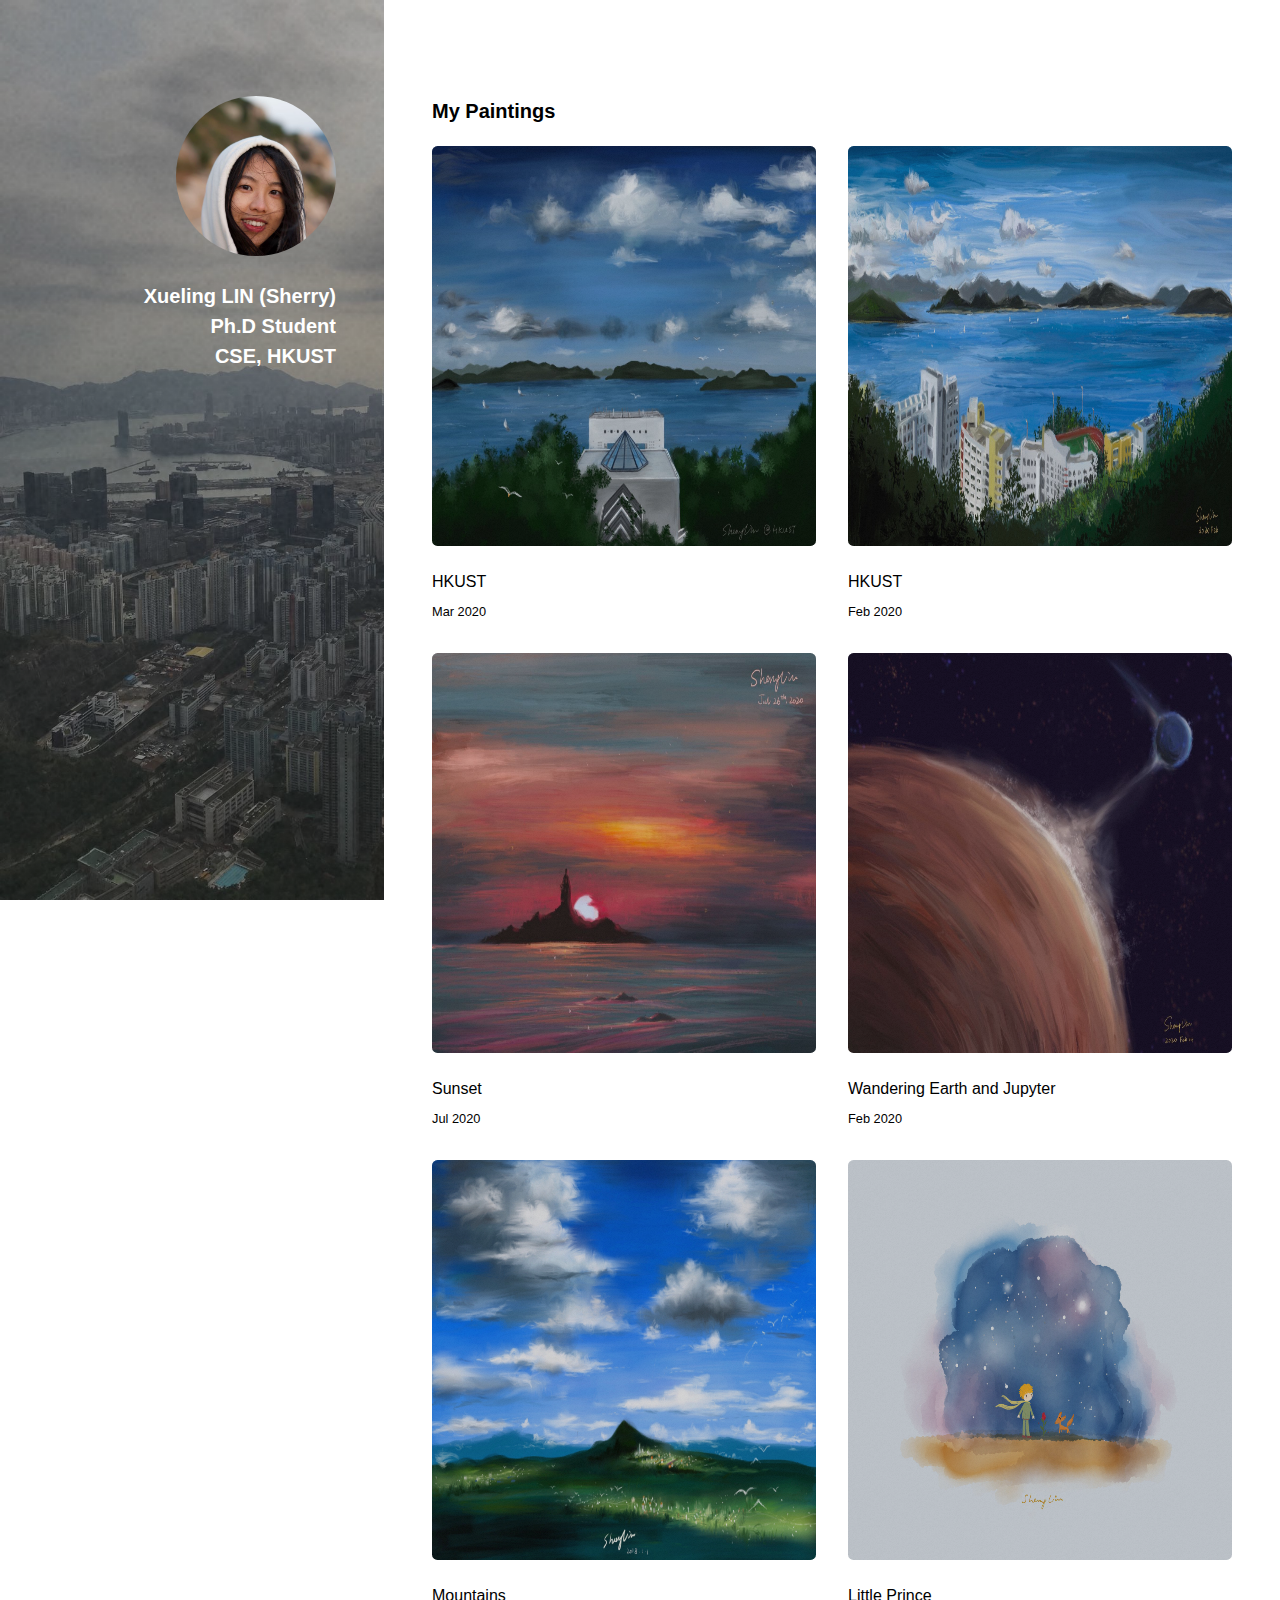
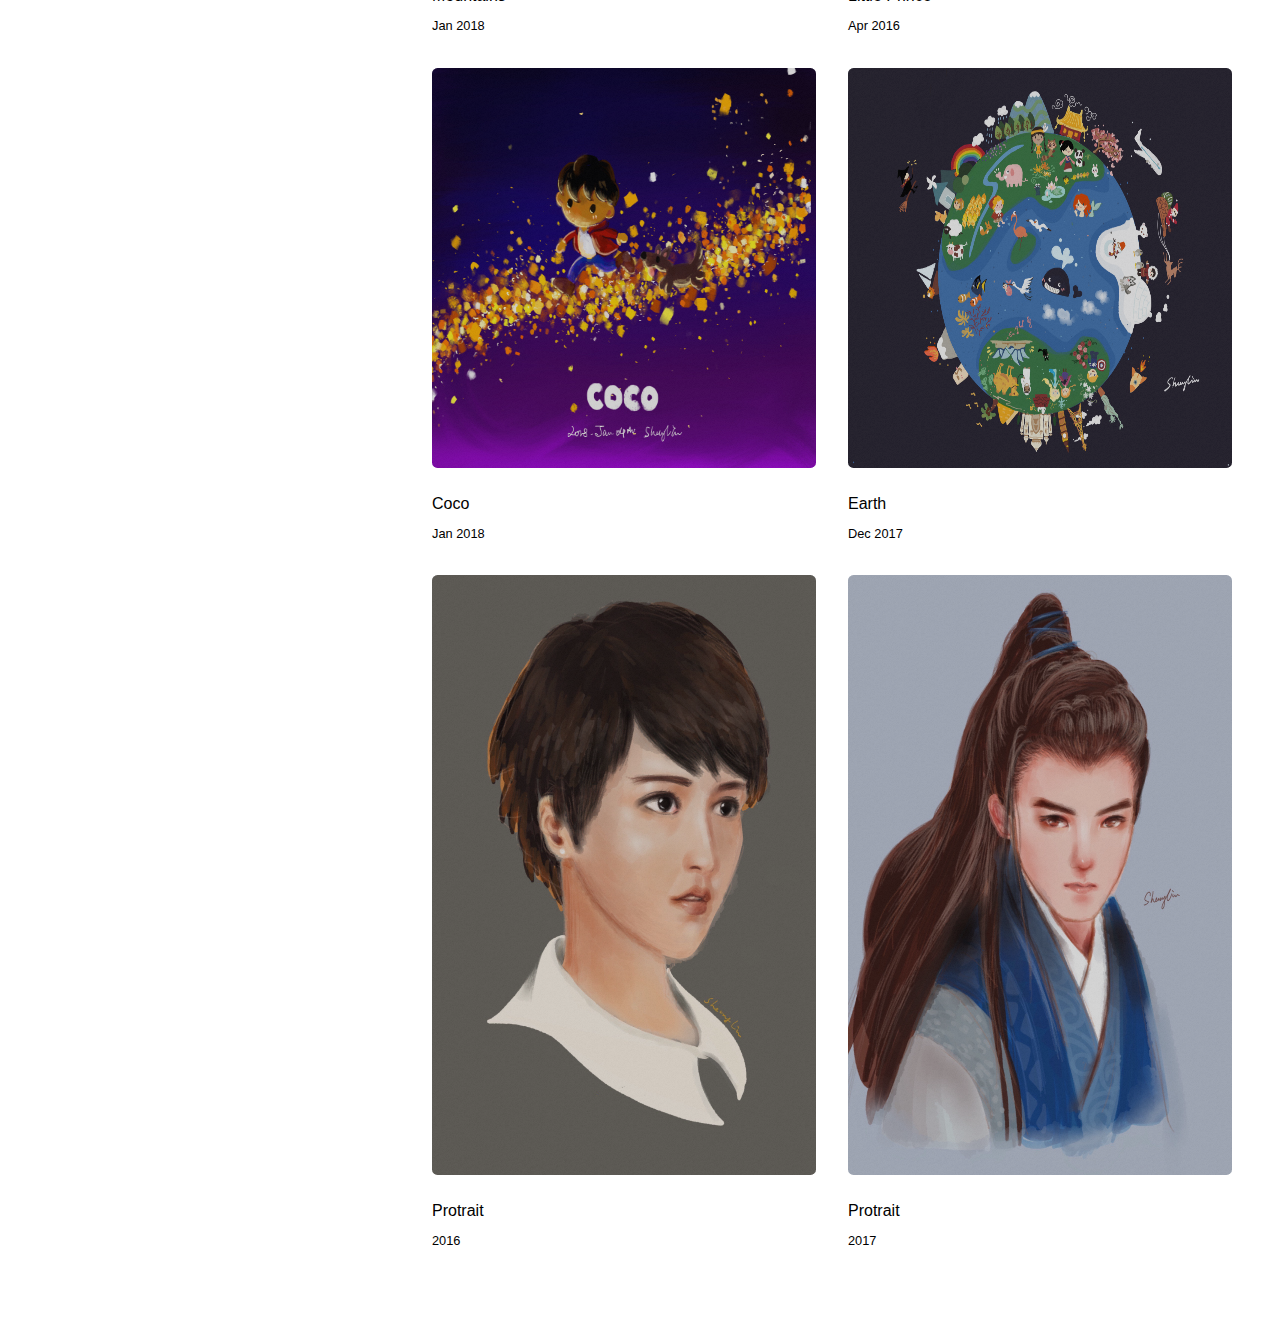
==== commit 7631bd41: "fixed the links of figures." ====
--- a/paintings.html
+++ b/paintings.html
@@ -21,7 +21,7 @@
 
 		<!-- Header -->
 			<header id="header">
-				<a href="#" class="image avatar"><img src="images/sherry4.jpg" alt="" /></a>
+				<a href="#" class="image avatar"><img src="images/sherry3.jpg" alt="" /></a>
 				<h1><strong>Xueling LIN (Sherry)</strong></h1>
 				<h1><strong>Ph.D Student</strong></h1>
 				<h1><strong>CSE, HKUST</strong></h1>
@@ -65,24 +65,24 @@
 								<p>Feb 2020</p>
 							</article>
 
-
 							<article class="6u 12u$(3) work-item">
-								<a href="images/painting/4.jpg" class="image fit thumb"><img src="images/painting/4.jpg" height="400" alt="" /></a>
+								<a href="images/painting/mountains.jpeg" class="image fit thumb"><img src="images/painting/mountains.jpeg" height="400" alt="" /></a>
 								<h3>Mountains</h3>
 								<p>Jan 2018</p>
 							</article>
+
 							<article class="6u 12u$(3) work-item">
-								<a href="images/painting/1.jpg" class="image fit thumb"><img src="images/painting/1.jpg" height="400" alt="" /></a>
+								<a href="images/painting/1.JPG" class="image fit thumb"><img src="images/painting/1.JPG" height="400" alt="" /></a>
 								<h3>Little Prince</h3>
 								<p>Apr 2016</p>
 							</article>
 							<article class="6u 12u$(3) work-item">
-								<a href="images/painting/5.jpg" class="image fit thumb"><img src="images/painting/5.jpg" height="400" alt="" /></a>
+								<a href="images/painting/5.JPG" class="image fit thumb"><img src="images/painting/5.JPG" height="400" alt="" /></a>
 								<h3>Coco</h3>
 								<p>Jan 2018</p>
 							</article>
 							<article class="6u 12u$(3) work-item">
-								<a href="images/painting/6.jpg" class="image fit thumb"><img src="images/painting/6.jpg" height="400" alt="" /></a>
+								<a href="images/painting/6.JPG" class="image fit thumb"><img src="images/painting/6.JPG" height="400" alt="" /></a>
 								<h3>Earth</h3>
 								<p>Dec 2017</p>
 							</article>
